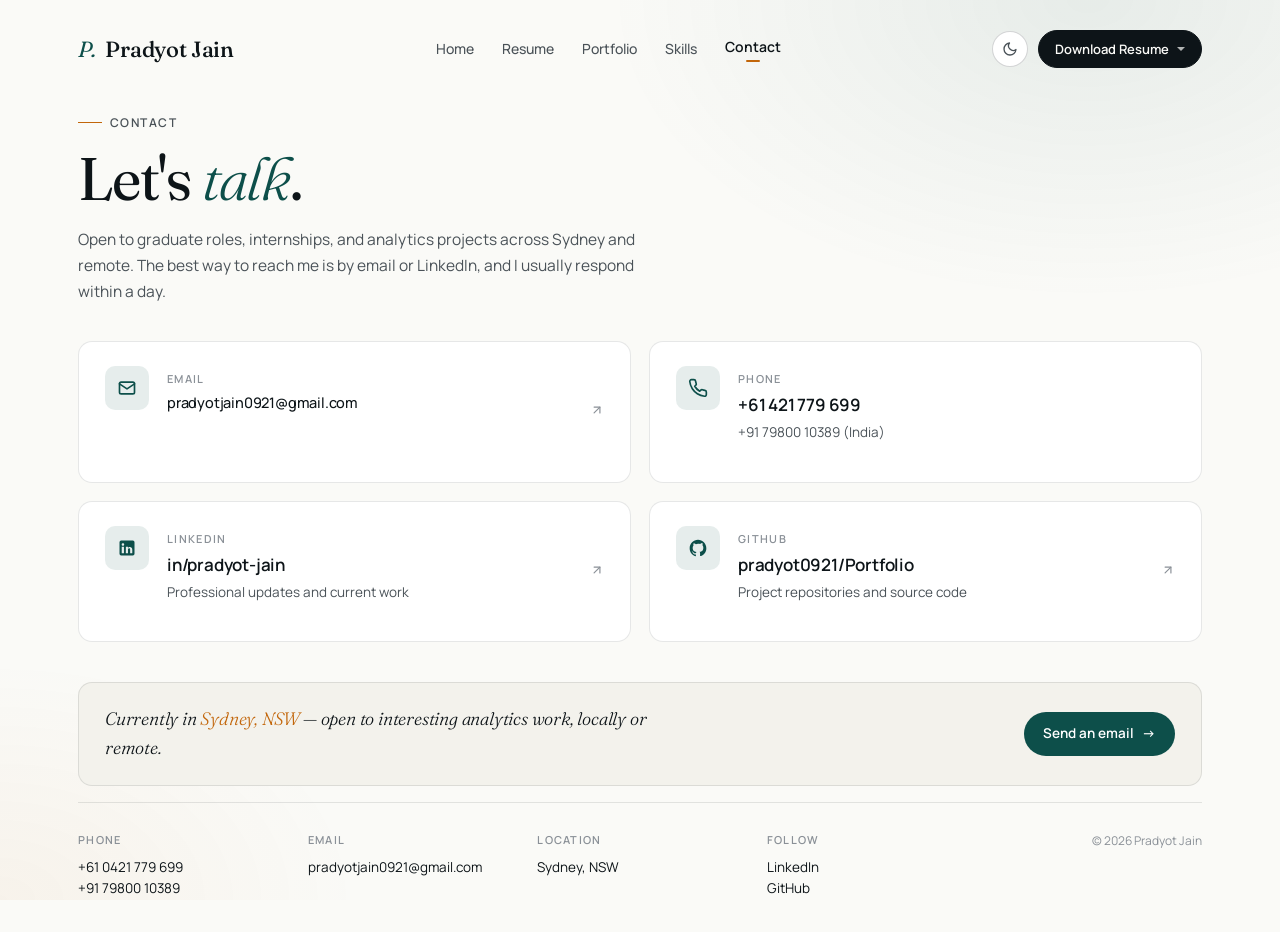
==== contact.html @ 67929c04 "Update CV" ====
<!doctype html>
<html lang="en">
<head>
  <meta charset="utf-8" />
  <meta name="viewport" content="width=device-width, initial-scale=1" />
  <title>Pradyot Jain — Contact</title>
  <meta name="description" content="Contact Pradyot Jain for graduate roles, internships, analytics projects, business intelligence work, and data-driven collaboration opportunities." />

  <link rel="preconnect" href="https://fonts.googleapis.com">
  <link rel="preconnect" href="https://fonts.gstatic.com" crossorigin>
  <link href="https://fonts.googleapis.com/css2?family=Manrope:wght@400;500;600;700&family=Fraunces:opsz,wght,SOFT@9..144,300..700,0..100&display=swap" rel="stylesheet">
  <meta property="og:title" content="Pradyot Jain — Contact" />
  <meta property="og:description" content="Get in touch with Pradyot Jain for graduate roles, internships, analytics projects, and business intelligence opportunities." />
  <meta property="og:type" content="website" />
  <meta property="og:image" content="assets/profile/pradyot.png" />
  <script>
    (function () {
      try {
        const saved = localStorage.getItem("theme");
        const prefersDark = window.matchMedia && window.matchMedia("(prefers-color-scheme: dark)").matches;
        const theme = saved || (prefersDark ? "dark" : "light");
        document.documentElement.setAttribute("data-theme", theme);
      } catch (e) { document.documentElement.setAttribute("data-theme", "light"); }
    })();
  </script>

  <style>
    :root[data-theme="light"]{
      --bg: #fafaf7; --bg-soft: #f3f2ec; --surface: #ffffff;
      --ink: #0d1418; --ink-muted: #4a5258; --ink-faint: #8a9097;
      --line: rgba(13,20,24,0.10); --line-strong: rgba(13,20,24,0.18);
      --primary: #0d4f4a; --primary-hover: #0a3e3a;
      --accent: #c2660a; --accent-hover: #a85708;
      --shadow-sm: 0 1px 2px rgba(13,20,24,0.04);
      --shadow-md: 0 4px 16px rgba(13,20,24,0.06);
      --shadow-lg: 0 12px 32px rgba(13,20,24,0.08);
    }
    :root[data-theme="dark"]{
      --bg: #0b0f10; --bg-soft: #14191b; --surface: #161c1e;
      --ink: #e8e6e1; --ink-muted: #a8aeb1; --ink-faint: #6f767a;
      --line: rgba(232,230,225,0.10); --line-strong: rgba(232,230,225,0.18);
      --primary: #2dd4bf; --primary-hover: #5eead4;
      --accent: #f59e0b; --accent-hover: #fbbf24;
      --shadow-sm: 0 1px 2px rgba(0,0,0,0.4);
      --shadow-md: 0 4px 16px rgba(0,0,0,0.4);
      --shadow-lg: 0 12px 32px rgba(0,0,0,0.5);
    }

    *{ box-sizing: border-box; }
    html, body{ min-height: 100%; }

    body{
      margin: 0;
      font-family: "Manrope", system-ui, -apple-system, "Segoe UI", Roboto, sans-serif;
      font-size: 15px; line-height: 1.6; color: var(--ink);
      background: var(--bg);
      -webkit-font-smoothing: antialiased;
      opacity: 0;
      transition: opacity 0.28s ease, background-color 0.3s ease, color 0.3s ease;
    }
    body.pageReady{ opacity: 1; }
    body.pageFadeOut{ opacity: 0; }

    body::before{
      content: ""; position: fixed; inset: 0; pointer-events: none; z-index: -1;
      background:
        radial-gradient(800px 500px at 85% 0%, color-mix(in oklab, var(--primary) 8%, transparent), transparent 60%),
        radial-gradient(600px 400px at 0% 100%, color-mix(in oklab, var(--accent) 5%, transparent), transparent 60%);
    }

    a{ color: inherit; text-decoration: none; }
    a:focus-visible, button:focus-visible{
      outline: 2px solid var(--primary); outline-offset: 3px; border-radius: 4px;
    }

    .skipLink{
      position: absolute; left: -9999px; top: 12px;
      background: var(--surface); color: var(--ink);
      border: 1px solid var(--line-strong); padding: 10px 14px;
      border-radius: 8px; z-index: 9999; font-weight: 600;
    }
    .skipLink:focus{ left: 18px; }

    .container{ max-width: 1180px; margin: 0 auto; padding: 0 28px; }

    /* Header (shared) */
    header{ padding: 28px 0 12px; }
    .headerRow{
      display: flex; align-items: center; justify-content: space-between; gap: 16px;
    }
    .brand{
      display: inline-flex; align-items: baseline; gap: 10px;
      font-family: "Fraunces", Georgia, serif;
      font-weight: 500; font-size: 22px; letter-spacing: -0.3px; color: var(--ink);
    }
    .brand .brandMark{ font-family: "Fraunces", serif; font-style: italic; color: var(--primary); font-weight: 400; }
    .topNav{ display: flex; align-items: center; gap: 4px; font-size: 14px; font-weight: 500; }
    .topNav a{ padding: 8px 12px; border-radius: 6px; color: var(--ink-muted); transition: color 0.15s ease, background 0.15s ease; }
    .topNav a:hover{ color: var(--ink); background: var(--bg-soft); }
    .topNav a.active{ color: var(--ink); font-weight: 600; }
    .topNav a.active::after{
      content: ""; display: block; width: 14px; height: 2px;
      background: var(--accent); margin: 2px auto 0; border-radius: 2px;
    }
    .navTools{ display: flex; align-items: center; gap: 10px; margin-left: 8px; }

    .themeToggle{
      width: 36px; height: 36px; border: 1px solid var(--line-strong);
      background: var(--surface); border-radius: 999px; cursor: pointer;
      color: var(--ink-muted); display: inline-flex; align-items: center;
      justify-content: center; padding: 0;
      transition: color 0.15s ease, border-color 0.15s ease;
    }
    .themeToggle:hover{ color: var(--ink); border-color: var(--ink-faint); }
    .themeToggle svg{ width: 16px; height: 16px; }
    :root[data-theme="light"] .themeToggle .iconSun{ display: none; }
    :root[data-theme="light"] .themeToggle .iconMoon{ display: block; }
    :root[data-theme="dark"] .themeToggle .iconSun{ display: block; }
    :root[data-theme="dark"] .themeToggle .iconMoon{ display: none; }

    .downloadWrap{ position: relative; display: inline-flex; }
    .downloadBtn{
      border: 1px solid var(--ink); background: var(--ink); color: var(--bg);
      padding: 9px 16px; border-radius: 999px;
      font-size: 13px; font-weight: 600; cursor: pointer;
      font-family: inherit; display: inline-flex; align-items: center; gap: 6px;
      transition: opacity 0.15s ease;
    }
    .downloadBtn:hover{ opacity: 0.88; }
    .downloadBtn::after{
      content: ""; width: 0; height: 0;
      border-left: 4px solid transparent; border-right: 4px solid transparent;
      border-top: 4px solid currentColor; margin-left: 2px; opacity: 0.7;
    }
    .downloadMenu{
      position: absolute; top: 100%; margin-top: 8px; right: 0;
      min-width: 200px; background: var(--surface);
      border: 1px solid var(--line-strong); border-radius: 12px;
      box-shadow: var(--shadow-lg); padding: 6px; z-index: 60;
      opacity: 0; transform: translateY(-4px); pointer-events: none;
      transition: opacity 0.15s ease, transform 0.15s ease;
    }
    .downloadMenu.show{ opacity: 1; transform: translateY(0); pointer-events: auto; }
    .downloadMenu a{ display: block; padding: 9px 12px; border-radius: 8px; font-size: 13.5px; font-weight: 500; color: var(--ink); }
    .downloadMenu a:hover{ background: var(--bg-soft); color: var(--primary); }

    @media (hover: hover) and (pointer: fine){
      .downloadWrap:hover .downloadMenu{ opacity: 1; transform: translateY(0); pointer-events: auto; }
      .downloadWrap::after{ content: ""; position: absolute; left: 0; right: 0; top: 100%; height: 12px; }
    }

    /* Page */
    main{
      padding: 32px 0 24px;
      min-height: calc(100vh - 140px);
      display: flex; flex-direction: column;
    }

    .pageHead{
      padding: 24px 0 28px;
      max-width: 720px;
    }
    .pageHead .eyebrow{
      display: inline-flex; align-items: center; gap: 8px;
      font-size: 12px; font-weight: 600; letter-spacing: 0.12em;
      text-transform: uppercase; color: var(--ink-muted);
      margin-bottom: 16px;
    }
    .pageHead .eyebrow::before{
      content: ""; width: 24px; height: 1px; background: var(--accent);
    }
    .pageHead h1{
      margin: 0 0 16px;
      font-family: "Fraunces", Georgia, serif;
      font-weight: 400;
      font-size: clamp(40px, 5vw, 60px);
      line-height: 1.02;
      letter-spacing: -1.2px;
    }
    .pageHead h1 em{ font-style: italic; color: var(--primary); font-weight: 300; }
    .pageHead p{
      margin: 0; color: var(--ink-muted);
      font-size: 15.5px; line-height: 1.7;
      max-width: 600px;
    }

    /* Contact grid */
    .contactGrid{
      display: grid;
      grid-template-columns: repeat(2, 1fr);
      gap: 18px;
      padding: 8px 0 32px;
      flex: 1;
      align-content: start;
    }

    .contactCard{
      display: flex;
      align-items: flex-start;
      gap: 18px;
      padding: 24px 26px;
      background: var(--surface);
      border: 1px solid var(--line);
      border-radius: 14px;
      color: var(--ink);
      position: relative;
      min-height: 116px;
      transition: border-color 0.18s ease, transform 0.18s ease, box-shadow 0.18s ease;
    }
    .contactCard:hover{
      border-color: var(--ink-faint);
      transform: translateY(-2px);
      box-shadow: var(--shadow-md);
    }

    .contactCard:hover .contactIcon{
      background: color-mix(in oklab, var(--primary) 18%, transparent);
    }

    .contactValue a,
    .contactSecondary a{
      color: inherit;
    }

    .contactValue a:hover,
    .contactSecondary a:hover{
      color: var(--primary);
    }

    .contactIcon{
      flex: 0 0 auto;
      width: 44px; height: 44px;
      border-radius: 10px;
      background: color-mix(in oklab, var(--primary) 10%, transparent);
      color: var(--primary);
      display: inline-flex;
      align-items: center;
      justify-content: center;
      transition: background 0.15s ease;
    }
    a.contactCard:hover .contactIcon{
      background: color-mix(in oklab, var(--primary) 18%, transparent);
    }
    .contactIcon svg{ width: 20px; height: 20px; }

    .contactBody{ flex: 1 1 auto; min-width: 0; }
    .contactLabel{
      font-size: 11px;
      font-weight: 600;
      letter-spacing: 0.12em;
      text-transform: uppercase;
      color: var(--ink-faint);
      margin: 4px 0 4px;
    }
    .contactValue{
      font-family: "Manrope", sans-serif;
      font-size: 17px;
      font-weight: 600;
      color: var(--ink);
      letter-spacing: -0.2px;
      margin: 0;
      word-break: break-word;
    }
    .contactValue.small{
      font-size: 14.5px;
      font-weight: 500;
    }
    .contactSecondary{
      font-size: 13.5px;
      color: var(--ink-muted);
      margin-top: 4px;
      word-break: break-word;
    }
    .contactSecondary a{ color: var(--ink-muted); }
    .contactSecondary a:hover{ color: var(--primary); }

    .contactArrow{
      flex: 0 0 auto;
      align-self: center;
      color: var(--ink-faint);
      transition: color 0.15s ease, transform 0.15s ease;
    }
    a.contactCard:hover .contactArrow{
      color: var(--primary);
      transform: translate(2px, -2px);
    }

    /* CTA strip below the cards */
    .ctaStrip{
      margin-top: 8px;
      padding: 22px 26px;
      background: var(--bg-soft);
      border: 1px solid var(--line);
      border-radius: 14px;
      display: flex;
      align-items: center;
      justify-content: space-between;
      gap: 18px;
      flex-wrap: wrap;
    }
    .ctaStrip .ctaText{
      font-family: "Fraunces", serif;
      font-style: italic;
      font-weight: 300;
      font-size: 18px;
      color: var(--ink);
      letter-spacing: -0.2px;
      max-width: 560px;
    }
    .ctaStrip .ctaText span{ color: var(--accent); }

    .btn{
      display: inline-flex;
      align-items: center;
      gap: 8px;
      padding: 10px 18px;
      border-radius: 999px;
      font-size: 13.5px;
      font-weight: 600;
      cursor: pointer;
      font-family: inherit;
      transition: background 0.15s ease, color 0.15s ease, border-color 0.15s ease;
      border: 1px solid transparent;
    }
    .btn-primary{ background: var(--primary); color: #fff; }
    :root[data-theme="dark"] .btn-primary{ color: var(--bg); }
    .btn-primary:hover{ background: var(--primary-hover); }

    * { scrollbar-width: thin;
      scrollbar-color: var(--ink-faint) transparent; }

    *::-webkit-scrollbar {
      width: 16px;
      height: 16px; }

    *::-webkit-scrollbar-track {
      background: transparent;}

    *::-webkit-scrollbar-thumb {
      background-color: var(--ink-faint);
      border-radius: 999px;
      border: 3px solid transparent;
      background-clip: content-box; }

    *::-webkit-scrollbar-thumb:hover {
      background-color: var(--ink-muted); }

    /* Footer */
    footer{
      padding: 28px 0 32px;
      border-top: 1px solid var(--line);
      margin-top: 16px;
    }
    .footerGrid{
      display: grid;
      grid-template-columns: repeat(5, 1fr);
      gap: 24px; align-items: start;
    }
    .footTitle{
      font-size: 11px; font-weight: 600; letter-spacing: 0.12em;
      text-transform: uppercase; color: var(--ink-faint);
      margin: 0 0 8px;
    }
    .footText{ margin: 0; font-size: 13.5px; line-height: 1.6; color: var(--ink); word-break: break-word; }
    .footText a{ color: var(--ink); }
    .footText a:hover{ color: var(--primary); }
    .copyright{ font-size: 12px; color: var(--ink-faint); text-align: right; margin: 0; }

    @media (max-width: 880px){
      .contactGrid{ grid-template-columns: 1fr; }
      .footerGrid{ grid-template-columns: 1fr 1fr; }
      .copyright{ text-align: left; }
    }
    @media (max-width: 640px){
      header{ padding: 20px 0 8px; }
      .headerRow{ flex-wrap: wrap; gap: 12px; }
      .topNav{ order: 3; width: 100%; gap: 0; flex-wrap: wrap; }
      .topNav a{ padding: 6px 10px; font-size: 13.5px; }
      .navTools{ margin-left: auto; }
      .container{ padding: 0 20px; }
      .footerGrid{ grid-template-columns: 1fr; gap: 18px; }
      .ctaStrip{ flex-direction: column; align-items: flex-start; }
    }

    @media (prefers-reduced-motion: reduce){
      *{ transition: none !important; animation: none !important; }
      body{ opacity: 1 !important; }
    }
  </style>
</head>

<body>
  <a href="#main" class="skipLink">Skip to content</a>

  <header>
    <div class="container headerRow">
      <a href="index.html" class="brand">
        <span class="brandMark">P.</span>
        <span>Pradyot Jain</span>
      </a>
      <nav class="topNav" aria-label="Primary">
        <a href="index.html">Home</a>
        <a href="resume.html">Resume</a>
        <a href="portfolio.html">Portfolio</a>
        <a href="skills.html">Skills</a>
        <a class="active" href="contact.html" aria-current="page">Contact</a>
      </nav>
      <div class="navTools">
        <button type="button" class="themeToggle" id="themeToggle" aria-label="Toggle theme">
          <svg class="iconMoon" viewBox="0 0 24 24" fill="none" stroke="currentColor" stroke-width="2" stroke-linecap="round" stroke-linejoin="round" aria-hidden="true"><path d="M21 12.79A9 9 0 1 1 11.21 3 7 7 0 0 0 21 12.79z"/></svg>
          <svg class="iconSun" viewBox="0 0 24 24" fill="none" stroke="currentColor" stroke-width="2" stroke-linecap="round" stroke-linejoin="round" aria-hidden="true"><circle cx="12" cy="12" r="4"/><path d="M12 2v2M12 20v2M4.93 4.93l1.41 1.41M17.66 17.66l1.41 1.41M2 12h2M20 12h2M4.93 19.07l1.41-1.41M17.66 6.34l1.41-1.41"/></svg>
        </button>
        <div class="downloadWrap">
          <button type="button" class="downloadBtn" id="downloadBtn"
            aria-haspopup="menu" aria-expanded="false" aria-controls="downloadMenu">Download Resume</button>
          <div class="downloadMenu" id="downloadMenu" role="menu" aria-label="Download resume">
            <a role="menuitem" href="assets/resumes/Pradyot_Jain_Resume.pdf" download>Download PDF</a>
            <a role="menuitem" href="assets/resumes/Pradyot_Jain_Resume.docx" download>Download Word</a>
          </div>
        </div>
      </div>
    </div>
  </header>

  <main class="container" id="main">
    <section class="pageHead">
      <div class="eyebrow">Contact</div>
      <h1>Let's <em>talk</em>.</h1>
      <p>Open to graduate roles, internships, and analytics projects across Sydney and remote. The best way to reach me is by email or LinkedIn, and I usually respond within a day.</p>
    </section>

    <section class="contactGrid" aria-label="Contact methods">
      <a class="contactCard" href="mailto:pradyotjain0921@gmail.com">
        <span class="contactIcon" aria-hidden="true">
          <svg viewBox="0 0 24 24" fill="none" stroke="currentColor" stroke-width="2" stroke-linecap="round" stroke-linejoin="round">
            <rect x="3" y="5" width="18" height="14" rx="2"/>
            <polyline points="3 7 12 13 21 7"/>
          </svg>
        </span>
        <div class="contactBody">
          <div class="contactLabel">Email</div>
          <p class="contactValue small">pradyotjain0921@gmail.com</p>
        </div>
        <span class="contactArrow" aria-hidden="true">
          <svg width="14" height="14" viewBox="0 0 24 24" fill="none" stroke="currentColor" stroke-width="2" stroke-linecap="round" stroke-linejoin="round">
            <line x1="7" y1="17" x2="17" y2="7"/>
            <polyline points="7 7 17 7 17 17"/>
          </svg>
        </span>
      </a>

      <div class="contactCard phoneCard">
        <span class="contactIcon" aria-hidden="true">
          <svg viewBox="0 0 24 24" fill="none" stroke="currentColor" stroke-width="2" stroke-linecap="round" stroke-linejoin="round">
            <path d="M22 16.92v3a2 2 0 0 1-2.18 2 19.79 19.79 0 0 1-8.63-3.07 19.5 19.5 0 0 1-6-6 19.79 19.79 0 0 1-3.07-8.67A2 2 0 0 1 4.11 2h3a2 2 0 0 1 2 1.72c.13.96.37 1.9.72 2.81a2 2 0 0 1-.45 2.11L8.09 9.91a16 16 0 0 0 6 6l1.27-1.27a2 2 0 0 1 2.11-.45c.91.35 1.85.59 2.81.72A2 2 0 0 1 22 16.92z"/>
          </svg>
        </span>

        <div class="contactBody">
          <div class="contactLabel">Phone</div>

          <p class="contactValue">
            <a href="tel:+61421779699">+61 421 779 699</a>
          </p>

          <p class="contactSecondary">
            <a href="tel:+917980010389">+91 79800 10389 (India)</a>
          </p>
        </div>
      </div>

      <a class="contactCard" href="https://www.linkedin.com/in/pradyot-jain/" target="_blank" rel="noopener noreferrer">
        <span class="contactIcon" aria-hidden="true">
          <svg viewBox="0 0 24 24" fill="currentColor">
            <path d="M19 3a2 2 0 0 1 2 2v14a2 2 0 0 1-2 2H5a2 2 0 0 1-2-2V5a2 2 0 0 1 2-2h14zM8.34 18.34V10.5H5.67v7.84h2.67zM7 9.34a1.55 1.55 0 1 0 0-3.09 1.55 1.55 0 0 0 0 3.09zM18.34 18.34v-4.3c0-2.3-1.24-3.36-2.9-3.36-1.34 0-1.94.74-2.27 1.26V10.5h-2.52c.03.71 0 7.84 0 7.84h2.52v-4.38c0-.23.02-.45.08-.62.18-.45.59-.92 1.27-.92.9 0 1.26.68 1.26 1.68v4.24h2.56z"/>
          </svg>
        </span>
        <div class="contactBody">
          <div class="contactLabel">LinkedIn</div>
          <p class="contactValue">in/pradyot-jain</p>
          <p class="contactSecondary">Professional updates and current work</p>
        </div>
        <span class="contactArrow" aria-hidden="true">
          <svg width="14" height="14" viewBox="0 0 24 24" fill="none" stroke="currentColor" stroke-width="2" stroke-linecap="round" stroke-linejoin="round">
            <line x1="7" y1="17" x2="17" y2="7"/>
            <polyline points="7 7 17 7 17 17"/>
          </svg>
        </span>
      </a>

      <a class="contactCard" href="https://github.com/pradyot0921/Portfolio" target="_blank" rel="noopener noreferrer">
        <span class="contactIcon" aria-hidden="true">
          <svg viewBox="0 0 24 24" fill="currentColor">
            <path d="M12 2C6.48 2 2 6.58 2 12.26c0 4.5 2.87 8.32 6.84 9.67.5.1.68-.22.68-.49 0-.24-.01-.88-.01-1.72-2.78.62-3.37-1.36-3.37-1.36-.46-1.18-1.11-1.5-1.11-1.5-.91-.63.07-.62.07-.62 1 .07 1.53 1.05 1.53 1.05.89 1.56 2.34 1.11 2.91.85.09-.66.35-1.11.63-1.37-2.22-.26-4.55-1.13-4.55-5.02 0-1.11.39-2.02 1.03-2.73-.1-.26-.45-1.29.1-2.69 0 0 .84-.27 2.75 1.04A9.4 9.4 0 0 1 12 6.84c.85.01 1.71.12 2.51.34 1.91-1.31 2.75-1.04 2.75-1.04.55 1.4.2 2.43.1 2.69.64.71 1.03 1.62 1.03 2.73 0 3.9-2.34 4.76-4.57 5.01.36.31.68.93.68 1.88 0 1.36-.01 2.46-.01 2.79 0 .27.18.59.69.49C19.13 20.58 22 16.76 22 12.26 22 6.58 17.52 2 12 2z"/>
          </svg>
        </span>
        <div class="contactBody">
          <div class="contactLabel">GitHub</div>
          <p class="contactValue">pradyot0921/Portfolio</p>
          <p class="contactSecondary">Project repositories and source code</p>
        </div>
        <span class="contactArrow" aria-hidden="true">
          <svg width="14" height="14" viewBox="0 0 24 24" fill="none" stroke="currentColor" stroke-width="2" stroke-linecap="round" stroke-linejoin="round">
            <line x1="7" y1="17" x2="17" y2="7"/>
            <polyline points="7 7 17 7 17 17"/>
          </svg>
        </span>
      </a>
    </section>

    <div class="ctaStrip">
      <div class="ctaText">Currently in <span>Sydney, NSW</span> — open to interesting analytics work, locally or remote.</div>
      <a class="btn btn-primary" href="mailto:pradyotjain0921@gmail.com">
        Send an email
        <span aria-hidden="true">→</span>
      </a>
    </div>

    <footer>
      <div class="footerGrid">
        <div>
          <p class="footTitle">Phone</p>
          <p class="footText">
            <a href="tel:+61421779699">+61 0421 779 699</a><br>
            <a href="tel:+917980010389">+91 79800 10389</a>
          </p>
        </div>
        <div>
          <p class="footTitle">Email</p>
          <p class="footText"><a href="mailto:pradyotjain0921@gmail.com">pradyotjain0921@gmail.com</a></p>
        </div>
        <div>
          <p class="footTitle">Location</p>
          <p class="footText">Sydney, NSW</p>
        </div>
        <div>
          <p class="footTitle">Follow</p>
          <p class="footText">
            <a href="https://www.linkedin.com/in/pradyot-jain/" target="_blank" rel="noopener noreferrer">LinkedIn</a><br>
            <a href="https://github.com/pradyot0921/Portfolio" target="_blank" rel="noopener noreferrer">GitHub</a>
          </p>
        </div>
        <div>
          <p class="copyright">© <span id="year"></span> Pradyot Jain</p>
        </div>
      </div>
    </footer>
  </main>

  <script>
    document.getElementById("year").textContent = new Date().getFullYear();

    // Theme toggle
    const themeToggle = document.getElementById("themeToggle");
    function setTheme(t){
      document.documentElement.setAttribute("data-theme", t);
      try { localStorage.setItem("theme", t); } catch(e){}
    }
    themeToggle.addEventListener("click", () => {
      const cur = document.documentElement.getAttribute("data-theme") || "light";
      setTheme(cur === "light" ? "dark" : "light");
    });

    // Download menu
    const downloadBtn = document.getElementById("downloadBtn");
    const downloadMenu = document.getElementById("downloadMenu");

    function closeDownloadMenu(){ downloadMenu.classList.remove("show"); downloadBtn.setAttribute("aria-expanded","false"); }
    function openDownloadMenu(){ downloadMenu.classList.add("show"); downloadBtn.setAttribute("aria-expanded","true"); }
    function toggleDownloadMenu(){ if (downloadMenu.classList.contains("show")) closeDownloadMenu(); else openDownloadMenu(); }

    const isHoverDevice = window.matchMedia && window.matchMedia("(hover: hover) and (pointer: fine)").matches;
    if (downloadBtn && downloadMenu){
      if (!isHoverDevice){
        downloadBtn.addEventListener("click", (e) => { e.stopPropagation(); toggleDownloadMenu(); });
        document.addEventListener("click", () => closeDownloadMenu());
        document.addEventListener("keydown", (e) => { if (e.key === "Escape") closeDownloadMenu(); });
        downloadMenu.addEventListener("click", (e) => e.stopPropagation());
      } else {
        downloadBtn.addEventListener("focus", openDownloadMenu);
        downloadBtn.addEventListener("blur", () => {
          setTimeout(() => {
            if (!downloadMenu.contains(document.activeElement) && document.activeElement !== downloadBtn) closeDownloadMenu();
          }, 50);
        });
        downloadMenu.addEventListener("mouseleave", closeDownloadMenu);
        document.addEventListener("keydown", (e) => { if (e.key === "Escape") closeDownloadMenu(); });
      }
    }
  </script>
  <script>
  const PAGE_ORDER = [
    "index.html",
    "resume.html",
    "portfolio.html",
    "skills.html",
    "contact.html"
  ];

  const PAGE_LABELS = {
    "index.html": "Home",
    "resume.html": "Resume",
    "portfolio.html": "Portfolio",
    "skills.html": "Skills",
    "contact.html": "Contact"
  };

  function getCurrentPage() {
    const page = window.location.pathname.split("/").pop();
    return page || "index.html";
  }

  function goToPage(targetPage) {
    if (!targetPage || targetPage === getCurrentPage()) return;

    document.body.classList.remove("pageReady");
    document.body.classList.add("pageFadeOut");

    window.setTimeout(() => {
      window.location.href = targetPage;
    }, 220);
  }

  function goToAdjacentPage(direction) {
    const currentPage = getCurrentPage();
    const currentIndex = PAGE_ORDER.indexOf(currentPage);

    if (currentIndex === -1) return;

    const targetIndex =
      (currentIndex + direction + PAGE_ORDER.length) % PAGE_ORDER.length;

    goToPage(PAGE_ORDER[targetIndex]);
  }

  window.addEventListener("pageshow", () => {
    document.body.classList.remove("pageFadeOut");
    document.body.classList.add("pageReady");
  });

  document.addEventListener("click", (event) => {
    const link = event.target.closest("a");

    if (!link) return;

    const href = link.getAttribute("href");

    if (
      !href ||
      href.startsWith("#") ||
      href.startsWith("mailto:") ||
      href.startsWith("tel:") ||
      link.target === "_blank" ||
      link.hasAttribute("download")
    ) {
      return;
    }

    const url = new URL(link.href, window.location.href);

    if (url.origin !== window.location.origin) return;

    event.preventDefault();
    goToPage(url.pathname.split("/").pop() || "index.html");
  });

  document.addEventListener("keydown", (event) => {
    const activeElement = document.activeElement;
    const isTyping =
      activeElement &&
      (
        activeElement.tagName === "INPUT" ||
        activeElement.tagName === "TEXTAREA" ||
        activeElement.tagName === "SELECT" ||
        activeElement.isContentEditable
      );

    if (isTyping) return;

    if (event.key === "ArrowRight") {
      event.preventDefault();
      goToAdjacentPage(1);
    }

    if (event.key === "ArrowLeft") {
      event.preventDefault();
      goToAdjacentPage(-1);
    }
  });

  let touchStartX = 0;
  let touchStartY = 0;
  let touchEndX = 0;
  let touchEndY = 0;

  document.addEventListener("touchstart", (event) => {
    touchStartX = event.changedTouches[0].screenX;
    touchStartY = event.changedTouches[0].screenY;
  }, { passive: true });

  document.addEventListener("touchend", (event) => {
    touchEndX = event.changedTouches[0].screenX;
    touchEndY = event.changedTouches[0].screenY;

    const diffX = touchEndX - touchStartX;
    const diffY = touchEndY - touchStartY;

    const isHorizontalSwipe = Math.abs(diffX) > 80 && Math.abs(diffX) > Math.abs(diffY) * 1.5;

    if (!isHorizontalSwipe) return;

    if (diffX < 0) {
      goToAdjacentPage(1);
    } else {
      goToAdjacentPage(-1);
    }
  }, { passive: true });
</script>
</body>
</html>
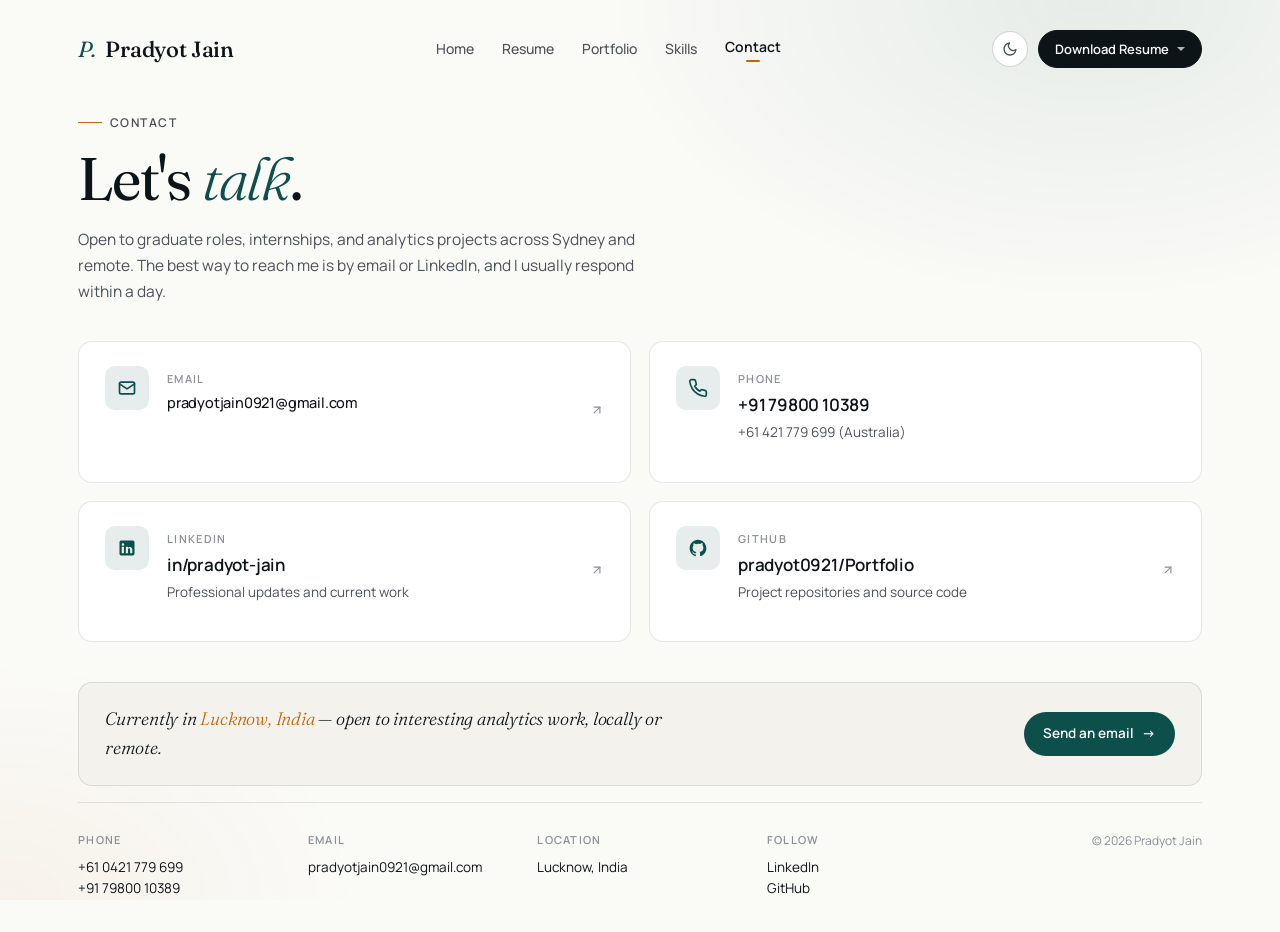
==== commit c5c0ec0a: "Updates 1.1" ====
--- a/contact.html
+++ b/contact.html
@@ -460,11 +460,11 @@
           <div class="contactLabel">Phone</div>
 
           <p class="contactValue">
-            <a href="tel:+61421779699">+61 421 779 699</a>
+            <a href="tel:+917980010389">+91 79800 10389</a>
           </p>
 
           <p class="contactSecondary">
-            <a href="tel:+917980010389">+91 79800 10389 (India)</a>
+            <a href="tel:+610421779699">+61 421 779 699 (Australia)</a>
           </p>
         </div>
       </div>
@@ -509,7 +509,7 @@
     </section>
 
     <div class="ctaStrip">
-      <div class="ctaText">Currently in <span>Sydney, NSW</span> — open to interesting analytics work, locally or remote.</div>
+      <div class="ctaText">Currently in <span>Lucknow, India</span> — open to interesting analytics work, locally or remote.</div>
       <a class="btn btn-primary" href="mailto:pradyotjain0921@gmail.com">
         Send an email
         <span aria-hidden="true">→</span>
@@ -531,7 +531,7 @@
         </div>
         <div>
           <p class="footTitle">Location</p>
-          <p class="footText">Sydney, NSW</p>
+          <p class="footText">Lucknow, India</p>
         </div>
         <div>
           <p class="footTitle">Follow</p>
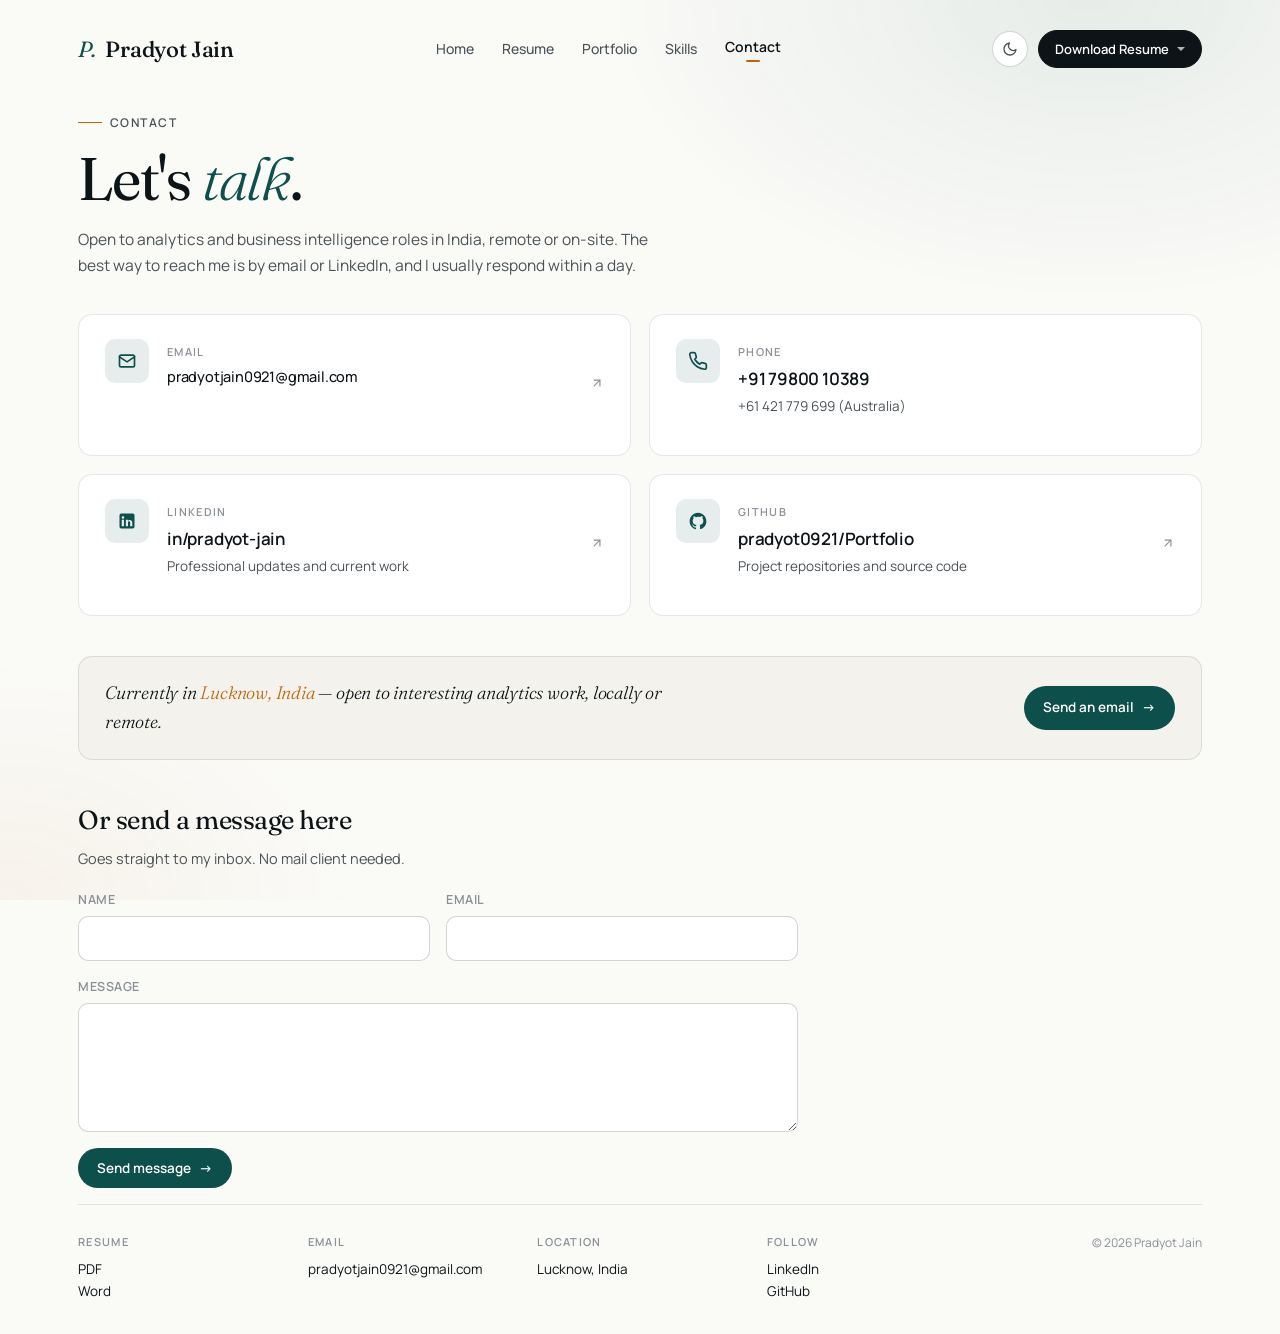
==== commit 60324e4f: "Fix broken links, privacy, SEO and performance" ====
--- a/contact.html
+++ b/contact.html
@@ -6,13 +6,33 @@
   <title>Pradyot Jain — Contact</title>
   <meta name="description" content="Contact Pradyot Jain for graduate roles, internships, analytics projects, business intelligence work, and data-driven collaboration opportunities." />
 
+  <link rel="canonical" href="https://pradyot-jain-cv.netlify.app/contact" />
+  <meta name="robots" content="index, follow, max-image-preview:large" />
+  <meta name="author" content="Pradyot Jain" />
+  <meta name="theme-color" content="#fafaf7" media="(prefers-color-scheme: light)" />
+  <meta name="theme-color" content="#0b0f10" media="(prefers-color-scheme: dark)" />
+
+  <link rel="icon" href="/favicon.svg" type="image/svg+xml" />
+  <link rel="apple-touch-icon" href="/apple-touch-icon.png" />
+  <link rel="manifest" href="/site.webmanifest" />
+
   <link rel="preconnect" href="https://fonts.googleapis.com">
   <link rel="preconnect" href="https://fonts.gstatic.com" crossorigin>
   <link href="https://fonts.googleapis.com/css2?family=Manrope:wght@400;500;600;700&family=Fraunces:opsz,wght,SOFT@9..144,300..700,0..100&display=swap" rel="stylesheet">
   <meta property="og:title" content="Pradyot Jain — Contact" />
   <meta property="og:description" content="Get in touch with Pradyot Jain for graduate roles, internships, analytics projects, and business intelligence opportunities." />
+  <meta name="twitter:description" content="Get in touch with Pradyot Jain for graduate roles, internships, analytics projects, and business intelligence opportunities." />
   <meta property="og:type" content="website" />
-  <meta property="og:image" content="assets/profile/pradyot.png" />
+  <meta property="og:image" content="https://pradyot-jain-cv.netlify.app/assets/profile/pradyot.jpg" />
+  <meta property="og:image:width" content="880" />
+  <meta property="og:image:height" content="1100" />
+  <meta property="og:image:alt" content="Portrait of Pradyot Jain" />
+  <meta property="og:url" content="https://pradyot-jain-cv.netlify.app/contact" />
+  <meta property="og:site_name" content="Pradyot Jain" />
+  <meta property="og:locale" content="en_IN" />
+  <meta name="twitter:card" content="summary_large_image" />
+  <meta name="twitter:title" content="Pradyot Jain — Contact" />
+  <meta name="twitter:image" content="https://pradyot-jain-cv.netlify.app/assets/profile/pradyot.jpg" />
   <script>
     (function () {
       try {
@@ -24,369 +44,43 @@
     })();
   </script>
 
-  <style>
-    :root[data-theme="light"]{
-      --bg: #fafaf7; --bg-soft: #f3f2ec; --surface: #ffffff;
-      --ink: #0d1418; --ink-muted: #4a5258; --ink-faint: #8a9097;
-      --line: rgba(13,20,24,0.10); --line-strong: rgba(13,20,24,0.18);
-      --primary: #0d4f4a; --primary-hover: #0a3e3a;
-      --accent: #c2660a; --accent-hover: #a85708;
-      --shadow-sm: 0 1px 2px rgba(13,20,24,0.04);
-      --shadow-md: 0 4px 16px rgba(13,20,24,0.06);
-      --shadow-lg: 0 12px 32px rgba(13,20,24,0.08);
-    }
-    :root[data-theme="dark"]{
-      --bg: #0b0f10; --bg-soft: #14191b; --surface: #161c1e;
-      --ink: #e8e6e1; --ink-muted: #a8aeb1; --ink-faint: #6f767a;
-      --line: rgba(232,230,225,0.10); --line-strong: rgba(232,230,225,0.18);
-      --primary: #2dd4bf; --primary-hover: #5eead4;
-      --accent: #f59e0b; --accent-hover: #fbbf24;
-      --shadow-sm: 0 1px 2px rgba(0,0,0,0.4);
-      --shadow-md: 0 4px 16px rgba(0,0,0,0.4);
-      --shadow-lg: 0 12px 32px rgba(0,0,0,0.5);
-    }
-
-    *{ box-sizing: border-box; }
-    html, body{ min-height: 100%; }
-
-    body{
-      margin: 0;
-      font-family: "Manrope", system-ui, -apple-system, "Segoe UI", Roboto, sans-serif;
-      font-size: 15px; line-height: 1.6; color: var(--ink);
-      background: var(--bg);
-      -webkit-font-smoothing: antialiased;
-      opacity: 0;
-      transition: opacity 0.28s ease, background-color 0.3s ease, color 0.3s ease;
-    }
-    body.pageReady{ opacity: 1; }
-    body.pageFadeOut{ opacity: 0; }
-
-    body::before{
-      content: ""; position: fixed; inset: 0; pointer-events: none; z-index: -1;
-      background:
-        radial-gradient(800px 500px at 85% 0%, color-mix(in oklab, var(--primary) 8%, transparent), transparent 60%),
-        radial-gradient(600px 400px at 0% 100%, color-mix(in oklab, var(--accent) 5%, transparent), transparent 60%);
-    }
-
-    a{ color: inherit; text-decoration: none; }
-    a:focus-visible, button:focus-visible{
-      outline: 2px solid var(--primary); outline-offset: 3px; border-radius: 4px;
-    }
-
-    .skipLink{
-      position: absolute; left: -9999px; top: 12px;
-      background: var(--surface); color: var(--ink);
-      border: 1px solid var(--line-strong); padding: 10px 14px;
-      border-radius: 8px; z-index: 9999; font-weight: 600;
-    }
-    .skipLink:focus{ left: 18px; }
-
-    .container{ max-width: 1180px; margin: 0 auto; padding: 0 28px; }
-
-    /* Header (shared) */
-    header{ padding: 28px 0 12px; }
-    .headerRow{
-      display: flex; align-items: center; justify-content: space-between; gap: 16px;
-    }
-    .brand{
-      display: inline-flex; align-items: baseline; gap: 10px;
-      font-family: "Fraunces", Georgia, serif;
-      font-weight: 500; font-size: 22px; letter-spacing: -0.3px; color: var(--ink);
-    }
-    .brand .brandMark{ font-family: "Fraunces", serif; font-style: italic; color: var(--primary); font-weight: 400; }
-    .topNav{ display: flex; align-items: center; gap: 4px; font-size: 14px; font-weight: 500; }
-    .topNav a{ padding: 8px 12px; border-radius: 6px; color: var(--ink-muted); transition: color 0.15s ease, background 0.15s ease; }
-    .topNav a:hover{ color: var(--ink); background: var(--bg-soft); }
-    .topNav a.active{ color: var(--ink); font-weight: 600; }
-    .topNav a.active::after{
-      content: ""; display: block; width: 14px; height: 2px;
-      background: var(--accent); margin: 2px auto 0; border-radius: 2px;
-    }
-    .navTools{ display: flex; align-items: center; gap: 10px; margin-left: 8px; }
-
-    .themeToggle{
-      width: 36px; height: 36px; border: 1px solid var(--line-strong);
-      background: var(--surface); border-radius: 999px; cursor: pointer;
-      color: var(--ink-muted); display: inline-flex; align-items: center;
-      justify-content: center; padding: 0;
-      transition: color 0.15s ease, border-color 0.15s ease;
-    }
-    .themeToggle:hover{ color: var(--ink); border-color: var(--ink-faint); }
-    .themeToggle svg{ width: 16px; height: 16px; }
-    :root[data-theme="light"] .themeToggle .iconSun{ display: none; }
-    :root[data-theme="light"] .themeToggle .iconMoon{ display: block; }
-    :root[data-theme="dark"] .themeToggle .iconSun{ display: block; }
-    :root[data-theme="dark"] .themeToggle .iconMoon{ display: none; }
-
-    .downloadWrap{ position: relative; display: inline-flex; }
-    .downloadBtn{
-      border: 1px solid var(--ink); background: var(--ink); color: var(--bg);
-      padding: 9px 16px; border-radius: 999px;
-      font-size: 13px; font-weight: 600; cursor: pointer;
-      font-family: inherit; display: inline-flex; align-items: center; gap: 6px;
-      transition: opacity 0.15s ease;
-    }
-    .downloadBtn:hover{ opacity: 0.88; }
-    .downloadBtn::after{
-      content: ""; width: 0; height: 0;
-      border-left: 4px solid transparent; border-right: 4px solid transparent;
-      border-top: 4px solid currentColor; margin-left: 2px; opacity: 0.7;
-    }
-    .downloadMenu{
-      position: absolute; top: 100%; margin-top: 8px; right: 0;
-      min-width: 200px; background: var(--surface);
-      border: 1px solid var(--line-strong); border-radius: 12px;
-      box-shadow: var(--shadow-lg); padding: 6px; z-index: 60;
-      opacity: 0; transform: translateY(-4px); pointer-events: none;
-      transition: opacity 0.15s ease, transform 0.15s ease;
-    }
-    .downloadMenu.show{ opacity: 1; transform: translateY(0); pointer-events: auto; }
-    .downloadMenu a{ display: block; padding: 9px 12px; border-radius: 8px; font-size: 13.5px; font-weight: 500; color: var(--ink); }
-    .downloadMenu a:hover{ background: var(--bg-soft); color: var(--primary); }
-
-    @media (hover: hover) and (pointer: fine){
-      .downloadWrap:hover .downloadMenu{ opacity: 1; transform: translateY(0); pointer-events: auto; }
-      .downloadWrap::after{ content: ""; position: absolute; left: 0; right: 0; top: 100%; height: 12px; }
-    }
-
-    /* Page */
-    main{
-      padding: 32px 0 24px;
-      min-height: calc(100vh - 140px);
-      display: flex; flex-direction: column;
-    }
-
-    .pageHead{
-      padding: 24px 0 28px;
-      max-width: 720px;
-    }
-    .pageHead .eyebrow{
-      display: inline-flex; align-items: center; gap: 8px;
-      font-size: 12px; font-weight: 600; letter-spacing: 0.12em;
-      text-transform: uppercase; color: var(--ink-muted);
-      margin-bottom: 16px;
-    }
-    .pageHead .eyebrow::before{
-      content: ""; width: 24px; height: 1px; background: var(--accent);
-    }
-    .pageHead h1{
-      margin: 0 0 16px;
-      font-family: "Fraunces", Georgia, serif;
-      font-weight: 400;
-      font-size: clamp(40px, 5vw, 60px);
-      line-height: 1.02;
-      letter-spacing: -1.2px;
-    }
-    .pageHead h1 em{ font-style: italic; color: var(--primary); font-weight: 300; }
-    .pageHead p{
-      margin: 0; color: var(--ink-muted);
-      font-size: 15.5px; line-height: 1.7;
-      max-width: 600px;
-    }
-
-    /* Contact grid */
-    .contactGrid{
-      display: grid;
-      grid-template-columns: repeat(2, 1fr);
-      gap: 18px;
-      padding: 8px 0 32px;
-      flex: 1;
-      align-content: start;
-    }
-
-    .contactCard{
-      display: flex;
-      align-items: flex-start;
-      gap: 18px;
-      padding: 24px 26px;
-      background: var(--surface);
-      border: 1px solid var(--line);
-      border-radius: 14px;
-      color: var(--ink);
-      position: relative;
-      min-height: 116px;
-      transition: border-color 0.18s ease, transform 0.18s ease, box-shadow 0.18s ease;
-    }
-    .contactCard:hover{
-      border-color: var(--ink-faint);
-      transform: translateY(-2px);
-      box-shadow: var(--shadow-md);
-    }
-
-    .contactCard:hover .contactIcon{
-      background: color-mix(in oklab, var(--primary) 18%, transparent);
-    }
-
-    .contactValue a,
-    .contactSecondary a{
-      color: inherit;
-    }
-
-    .contactValue a:hover,
-    .contactSecondary a:hover{
-      color: var(--primary);
-    }
-
-    .contactIcon{
-      flex: 0 0 auto;
-      width: 44px; height: 44px;
-      border-radius: 10px;
-      background: color-mix(in oklab, var(--primary) 10%, transparent);
-      color: var(--primary);
-      display: inline-flex;
-      align-items: center;
-      justify-content: center;
-      transition: background 0.15s ease;
-    }
-    a.contactCard:hover .contactIcon{
-      background: color-mix(in oklab, var(--primary) 18%, transparent);
-    }
-    .contactIcon svg{ width: 20px; height: 20px; }
-
-    .contactBody{ flex: 1 1 auto; min-width: 0; }
-    .contactLabel{
-      font-size: 11px;
-      font-weight: 600;
-      letter-spacing: 0.12em;
-      text-transform: uppercase;
-      color: var(--ink-faint);
-      margin: 4px 0 4px;
-    }
-    .contactValue{
-      font-family: "Manrope", sans-serif;
-      font-size: 17px;
-      font-weight: 600;
-      color: var(--ink);
-      letter-spacing: -0.2px;
-      margin: 0;
-      word-break: break-word;
-    }
-    .contactValue.small{
-      font-size: 14.5px;
-      font-weight: 500;
-    }
-    .contactSecondary{
-      font-size: 13.5px;
-      color: var(--ink-muted);
-      margin-top: 4px;
-      word-break: break-word;
-    }
-    .contactSecondary a{ color: var(--ink-muted); }
-    .contactSecondary a:hover{ color: var(--primary); }
-
-    .contactArrow{
-      flex: 0 0 auto;
-      align-self: center;
-      color: var(--ink-faint);
-      transition: color 0.15s ease, transform 0.15s ease;
-    }
-    a.contactCard:hover .contactArrow{
-      color: var(--primary);
-      transform: translate(2px, -2px);
-    }
-
-    /* CTA strip below the cards */
-    .ctaStrip{
-      margin-top: 8px;
-      padding: 22px 26px;
-      background: var(--bg-soft);
-      border: 1px solid var(--line);
-      border-radius: 14px;
-      display: flex;
-      align-items: center;
-      justify-content: space-between;
-      gap: 18px;
-      flex-wrap: wrap;
-    }
-    .ctaStrip .ctaText{
-      font-family: "Fraunces", serif;
-      font-style: italic;
-      font-weight: 300;
-      font-size: 18px;
-      color: var(--ink);
-      letter-spacing: -0.2px;
-      max-width: 560px;
-    }
-    .ctaStrip .ctaText span{ color: var(--accent); }
-
-    .btn{
-      display: inline-flex;
-      align-items: center;
-      gap: 8px;
-      padding: 10px 18px;
-      border-radius: 999px;
-      font-size: 13.5px;
-      font-weight: 600;
-      cursor: pointer;
-      font-family: inherit;
-      transition: background 0.15s ease, color 0.15s ease, border-color 0.15s ease;
-      border: 1px solid transparent;
-    }
-    .btn-primary{ background: var(--primary); color: #fff; }
-    :root[data-theme="dark"] .btn-primary{ color: var(--bg); }
-    .btn-primary:hover{ background: var(--primary-hover); }
-
-    * { scrollbar-width: thin;
-      scrollbar-color: var(--ink-faint) transparent; }
-
-    *::-webkit-scrollbar {
-      width: 16px;
-      height: 16px; }
-
-    *::-webkit-scrollbar-track {
-      background: transparent;}
-
-    *::-webkit-scrollbar-thumb {
-      background-color: var(--ink-faint);
-      border-radius: 999px;
-      border: 3px solid transparent;
-      background-clip: content-box; }
-
-    *::-webkit-scrollbar-thumb:hover {
-      background-color: var(--ink-muted); }
-
-    /* Footer */
-    footer{
-      padding: 28px 0 32px;
-      border-top: 1px solid var(--line);
-      margin-top: 16px;
-    }
-    .footerGrid{
-      display: grid;
-      grid-template-columns: repeat(5, 1fr);
-      gap: 24px; align-items: start;
-    }
-    .footTitle{
-      font-size: 11px; font-weight: 600; letter-spacing: 0.12em;
-      text-transform: uppercase; color: var(--ink-faint);
-      margin: 0 0 8px;
-    }
-    .footText{ margin: 0; font-size: 13.5px; line-height: 1.6; color: var(--ink); word-break: break-word; }
-    .footText a{ color: var(--ink); }
-    .footText a:hover{ color: var(--primary); }
-    .copyright{ font-size: 12px; color: var(--ink-faint); text-align: right; margin: 0; }
-
-    @media (max-width: 880px){
-      .contactGrid{ grid-template-columns: 1fr; }
-      .footerGrid{ grid-template-columns: 1fr 1fr; }
-      .copyright{ text-align: left; }
-    }
-    @media (max-width: 640px){
-      header{ padding: 20px 0 8px; }
-      .headerRow{ flex-wrap: wrap; gap: 12px; }
-      .topNav{ order: 3; width: 100%; gap: 0; flex-wrap: wrap; }
-      .topNav a{ padding: 6px 10px; font-size: 13.5px; }
-      .navTools{ margin-left: auto; }
-      .container{ padding: 0 20px; }
-      .footerGrid{ grid-template-columns: 1fr; gap: 18px; }
-      .ctaStrip{ flex-direction: column; align-items: flex-start; }
-    }
-
-    @media (prefers-reduced-motion: reduce){
-      *{ transition: none !important; animation: none !important; }
-      body{ opacity: 1 !important; }
-    }
-  </style>
+  <script type="application/ld+json">
+  {
+    "@context": "https://schema.org",
+    "@type": "Person",
+    "@id": "https://pradyot-jain-cv.netlify.app/#pradyot",
+    "name": "Pradyot Jain",
+    "givenName": "Pradyot",
+    "familyName": "Jain",
+    "jobTitle": "Business Analyst",
+    "description": "Business analyst working across credit risk, business intelligence and predictive modelling, with a Master of Business Analytics from Macquarie University.",
+    "email": "mailto:pradyotjain0921@gmail.com",
+    "url": "https://pradyot-jain-cv.netlify.app/",
+    "image": "https://pradyot-jain-cv.netlify.app/assets/profile/pradyot.jpg",
+    "address": {
+      "@type": "PostalAddress",
+      "addressLocality": "Lucknow",
+      "addressRegion": "Uttar Pradesh",
+      "addressCountry": "IN"
+    },
+    "alumniOf": [
+      { "@type": "CollegeOrUniversity", "name": "Macquarie University" },
+      { "@type": "CollegeOrUniversity", "name": "Bharati Vidyapeeth University" }
+    ],
+    "sameAs": [
+      "https://www.linkedin.com/in/pradyot-jain/",
+      "https://github.com/pradyot0921",
+      "https://github.com/pradyot0921/Portfolio"
+    ],
+    "knowsAbout": [
+      "Business Analytics", "Power BI", "Python", "SQL", "R",
+      "Predictive Modelling", "Credit Risk Analysis", "Data Visualisation"
+    ]
+  }
+  </script>
+
+  <link rel="stylesheet" href="/assets/css/base.css" />
+  <link rel="stylesheet" href="/assets/css/contact.css" />
 </head>
 
 <body>
@@ -426,7 +120,7 @@
     <section class="pageHead">
       <div class="eyebrow">Contact</div>
       <h1>Let's <em>talk</em>.</h1>
-      <p>Open to graduate roles, internships, and analytics projects across Sydney and remote. The best way to reach me is by email or LinkedIn, and I usually respond within a day.</p>
+      <p>Open to analytics and business intelligence roles in India, remote or on-site. The best way to reach me is by email or LinkedIn, and I usually respond within a day.</p>
     </section>
 
     <section class="contactGrid" aria-label="Contact methods">
@@ -516,13 +210,41 @@
       </a>
     </div>
 
+    <section class="formSection" aria-labelledby="formHeading">
+      <h2 id="formHeading" class="formHeading">Or send a message here</h2>
+      <p class="formNote">Goes straight to my inbox. No mail client needed.</p>
+
+      <form name="contact" method="POST" data-netlify="true" netlify-honeypot="company-website" class="contactForm">
+        <input type="hidden" name="form-name" value="contact" />
+        <p class="hp"><label>Leave this empty: <input name="company-website" tabindex="-1" autocomplete="off" /></label></p>
+
+        <div class="formRow">
+          <label class="field">
+            <span class="fieldLabel">Name</span>
+            <input type="text" name="name" required autocomplete="name" />
+          </label>
+          <label class="field">
+            <span class="fieldLabel">Email</span>
+            <input type="email" name="email" required autocomplete="email" />
+          </label>
+        </div>
+
+        <label class="field">
+          <span class="fieldLabel">Message</span>
+          <textarea name="message" rows="5" required></textarea>
+        </label>
+
+        <button type="submit" class="btn btn-primary">Send message <span aria-hidden="true">&rarr;</span></button>
+      </form>
+    </section>
+
     <footer>
       <div class="footerGrid">
         <div>
-          <p class="footTitle">Phone</p>
+          <p class="footTitle">Resume</p>
           <p class="footText">
-            <a href="tel:+61421779699">+61 0421 779 699</a><br>
-            <a href="tel:+917980010389">+91 79800 10389</a>
+            <a href="/assets/resumes/Pradyot_Jain_Resume.pdf">PDF</a><br>
+            <a href="/assets/resumes/Pradyot_Jain_Resume.docx">Word</a>
           </p>
         </div>
         <div>
--- a/assets/css/base.css
+++ b/assets/css/base.css
@@ -0,0 +1,267 @@
+/* Shared across every page: design tokens, reset, header, footer, buttons. */
+
+:root[data-theme="light"]{
+      --bg: #fafaf7;
+      --bg-soft: #f3f2ec;
+      --surface: #ffffff;
+      --ink: #0d1418;
+      --ink-muted: #4a5258;
+      --ink-faint: #8a9097;
+      --line: rgba(13, 20, 24, 0.10);
+      --line-strong: rgba(13, 20, 24, 0.18);
+
+      --primary: #0d4f4a;
+      --primary-hover: #0a3e3a;
+      --accent: #c2660a;
+      --accent-hover: #a85708;
+
+      --shadow-sm: 0 1px 2px rgba(13, 20, 24, 0.04);
+      --shadow-md: 0 4px 16px rgba(13, 20, 24, 0.06);
+      --shadow-lg: 0 12px 32px rgba(13, 20, 24, 0.08);
+    }
+
+:root[data-theme="dark"]{
+      --bg: #0b0f10;
+      --bg-soft: #14191b;
+      --surface: #161c1e;
+      --ink: #e8e6e1;
+      --ink-muted: #a8aeb1;
+      --ink-faint: #6f767a;
+      --line: rgba(232, 230, 225, 0.10);
+      --line-strong: rgba(232, 230, 225, 0.18);
+
+      --primary: #2dd4bf;
+      --primary-hover: #5eead4;
+      --accent: #f59e0b;
+      --accent-hover: #fbbf24;
+
+      --shadow-sm: 0 1px 2px rgba(0, 0, 0, 0.4);
+      --shadow-md: 0 4px 16px rgba(0, 0, 0, 0.4);
+      --shadow-lg: 0 12px 32px rgba(0, 0, 0, 0.5);
+    }
+
+*{ box-sizing: border-box; }
+
+html, body{ min-height: 100%; }
+
+body.pageReady{ opacity: 1; }
+
+body.pageFadeOut{ opacity: 0; }
+
+body::before{
+      content: "";
+      position: fixed;
+      inset: 0;
+      pointer-events: none;
+      z-index: -1;
+      background:
+        radial-gradient(800px 500px at 85% 0%, color-mix(in oklab, var(--primary) 8%, transparent), transparent 60%),
+        radial-gradient(600px 400px at 0% 100%, color-mix(in oklab, var(--accent) 5%, transparent), transparent 60%);
+    }
+
+a{ color: inherit; text-decoration: none; }
+
+a:focus-visible,
+    button:focus-visible{
+      outline: 2px solid var(--primary);
+      outline-offset: 3px;
+      border-radius: 4px;
+    }
+
+.skipLink{
+      position: absolute;
+      left: -9999px;
+      top: 12px;
+      background: var(--surface);
+      color: var(--ink);
+      border: 1px solid var(--line-strong);
+      padding: 10px 14px;
+      border-radius: 8px;
+      z-index: 9999;
+      font-weight: 600;
+    }
+
+.skipLink:focus{ left: 18px; }
+
+.container{
+      max-width: 1180px;
+      margin: 0 auto;
+      padding: 0 28px;
+    }
+
+header{ padding: 28px 0 12px; }
+
+.headerRow{
+      display: flex;
+      align-items: center;
+      justify-content: space-between;
+      gap: 16px;
+    }
+
+.brand{
+      display: inline-flex;
+      align-items: baseline;
+      gap: 10px;
+      font-family: "Fraunces", Georgia, serif;
+      font-weight: 500;
+      font-size: 22px;
+      letter-spacing: -0.3px;
+      color: var(--ink);
+    }
+
+.brand .brandMark{
+      font-family: "Fraunces", serif;
+      font-style: italic;
+      color: var(--primary);
+      font-weight: 400;
+    }
+
+.topNav{
+      display: flex;
+      align-items: center;
+      gap: 4px;
+      font-size: 14px;
+      font-weight: 500;
+    }
+
+.topNav a{
+      padding: 8px 12px;
+      border-radius: 6px;
+      color: var(--ink-muted);
+      transition: color 0.15s ease, background 0.15s ease;
+    }
+
+.topNav a:hover{ color: var(--ink); background: var(--bg-soft); }
+
+.topNav a.active{
+      color: var(--ink);
+      font-weight: 600;
+    }
+
+.topNav a.active::after{
+      content: "";
+      display: block;
+      width: 14px;
+      height: 2px;
+      background: var(--accent);
+      margin: 2px auto 0;
+      border-radius: 2px;
+    }
+
+.navTools{
+      display: flex;
+      align-items: center;
+      gap: 10px;
+      margin-left: 8px;
+    }
+
+.themeToggle:hover{ color: var(--ink); border-color: var(--ink-faint); }
+
+.themeToggle svg{ width: 16px; height: 16px; }
+
+:root[data-theme="light"] .themeToggle .iconSun{ display: none; }
+
+:root[data-theme="light"] .themeToggle .iconMoon{ display: block; }
+
+:root[data-theme="dark"] .themeToggle .iconSun{ display: block; }
+
+:root[data-theme="dark"] .themeToggle .iconMoon{ display: none; }
+
+.downloadWrap{
+      position: relative;
+      display: inline-flex;
+    }
+
+.downloadBtn:hover{ opacity: 0.88; }
+
+.downloadMenu{
+      position: absolute;
+      top: 100%;
+      margin-top: 8px;
+      right: 0;
+      min-width: 200px;
+      background: var(--surface);
+      border: 1px solid var(--line-strong);
+      border-radius: 12px;
+      box-shadow: var(--shadow-lg);
+      padding: 6px;
+      z-index: 60;
+      opacity: 0;
+      transform: translateY(-4px);
+      pointer-events: none;
+      transition: opacity 0.15s ease, transform 0.15s ease;
+    }
+
+.downloadMenu.show{
+      opacity: 1;
+      transform: translateY(0);
+      pointer-events: auto;
+    }
+
+.downloadMenu a{
+      display: block;
+      padding: 9px 12px;
+      border-radius: 8px;
+      font-size: 13.5px;
+      font-weight: 500;
+      color: var(--ink);
+    }
+
+.downloadMenu a:hover{
+      background: var(--bg-soft);
+      color: var(--primary);
+    }
+
+@media (hover: hover) and (pointer: fine){
+      .downloadWrap:hover .downloadMenu{
+        opacity: 1;
+        transform: translateY(0);
+        pointer-events: auto;
+      }
+      .downloadWrap::after{
+        content: "";
+        position: absolute;
+        left: 0; right: 0; top: 100%;
+        height: 12px;
+      }
+    }
+
+.footerGrid{
+      display: grid;
+      grid-template-columns: repeat(5, 1fr);
+      gap: 24px;
+      align-items: start;
+    }
+
+.footTitle{
+      font-size: 11px;
+      font-weight: 600;
+      letter-spacing: 0.12em;
+      text-transform: uppercase;
+      color: var(--ink-faint);
+      margin: 0 0 8px;
+    }
+
+.footText{
+      margin: 0;
+      font-size: 13.5px;
+      line-height: 1.6;
+      color: var(--ink);
+      word-break: break-word;
+    }
+
+.footText a{ color: var(--ink); }
+
+.footText a:hover{ color: var(--primary); }
+
+.copyright{
+      font-size: 12px;
+      color: var(--ink-faint);
+      text-align: right;
+      margin: 0;
+    }
+
+@media (prefers-reduced-motion: reduce){
+      *{ transition: none !important; animation: none !important; }
+      body{ opacity: 1 !important; }
+    }
--- a/assets/css/contact.css
+++ b/assets/css/contact.css
@@ -0,0 +1,304 @@
+/* Page-specific styles for contact.html. Loaded after base.css. */
+
+body{
+      margin: 0;
+      font-family: "Manrope", system-ui, -apple-system, "Segoe UI", Roboto, sans-serif;
+      font-size: 15px; line-height: 1.6; color: var(--ink);
+      background: var(--bg);
+      -webkit-font-smoothing: antialiased;
+      opacity: 0;
+      transition: opacity 0.28s ease, background-color 0.3s ease, color 0.3s ease;
+    }
+
+.themeToggle{
+      width: 36px; height: 36px; border: 1px solid var(--line-strong);
+      background: var(--surface); border-radius: 999px; cursor: pointer;
+      color: var(--ink-muted); display: inline-flex; align-items: center;
+      justify-content: center; padding: 0;
+      transition: color 0.15s ease, border-color 0.15s ease;
+    }
+
+.downloadBtn{
+      border: 1px solid var(--ink); background: var(--ink); color: var(--bg);
+      padding: 9px 16px; border-radius: 999px;
+      font-size: 13px; font-weight: 600; cursor: pointer;
+      font-family: inherit; display: inline-flex; align-items: center; gap: 6px;
+      transition: opacity 0.15s ease;
+    }
+
+.downloadBtn::after{
+      content: ""; width: 0; height: 0;
+      border-left: 4px solid transparent; border-right: 4px solid transparent;
+      border-top: 4px solid currentColor; margin-left: 2px; opacity: 0.7;
+    }
+
+main{
+      padding: 32px 0 24px;
+      min-height: calc(100vh - 140px);
+      display: flex; flex-direction: column;
+    }
+
+.pageHead{
+      padding: 24px 0 28px;
+      max-width: 720px;
+    }
+
+.pageHead .eyebrow{
+      display: inline-flex; align-items: center; gap: 8px;
+      font-size: 12px; font-weight: 600; letter-spacing: 0.12em;
+      text-transform: uppercase; color: var(--ink-muted);
+      margin-bottom: 16px;
+    }
+
+.pageHead .eyebrow::before{
+      content: ""; width: 24px; height: 1px; background: var(--accent);
+    }
+
+.pageHead h1{
+      margin: 0 0 16px;
+      font-family: "Fraunces", Georgia, serif;
+      font-weight: 400;
+      font-size: clamp(40px, 5vw, 60px);
+      line-height: 1.02;
+      letter-spacing: -1.2px;
+    }
+
+.pageHead h1 em{ font-style: italic; color: var(--primary); font-weight: 300; }
+
+.pageHead p{
+      margin: 0; color: var(--ink-muted);
+      font-size: 15.5px; line-height: 1.7;
+      max-width: 600px;
+    }
+
+.contactGrid{
+      display: grid;
+      grid-template-columns: repeat(2, 1fr);
+      gap: 18px;
+      padding: 8px 0 32px;
+      flex: 1;
+      align-content: start;
+    }
+
+.contactCard{
+      display: flex;
+      align-items: flex-start;
+      gap: 18px;
+      padding: 24px 26px;
+      background: var(--surface);
+      border: 1px solid var(--line);
+      border-radius: 14px;
+      color: var(--ink);
+      position: relative;
+      min-height: 116px;
+      transition: border-color 0.18s ease, transform 0.18s ease, box-shadow 0.18s ease;
+    }
+
+.contactCard:hover{
+      border-color: var(--ink-faint);
+      transform: translateY(-2px);
+      box-shadow: var(--shadow-md);
+    }
+
+.contactCard:hover .contactIcon{
+      background: color-mix(in oklab, var(--primary) 18%, transparent);
+    }
+
+.contactValue a,
+    .contactSecondary a{
+      color: inherit;
+    }
+
+.contactValue a:hover,
+    .contactSecondary a:hover{
+      color: var(--primary);
+    }
+
+.contactIcon{
+      flex: 0 0 auto;
+      width: 44px; height: 44px;
+      border-radius: 10px;
+      background: color-mix(in oklab, var(--primary) 10%, transparent);
+      color: var(--primary);
+      display: inline-flex;
+      align-items: center;
+      justify-content: center;
+      transition: background 0.15s ease;
+    }
+
+a.contactCard:hover .contactIcon{
+      background: color-mix(in oklab, var(--primary) 18%, transparent);
+    }
+
+.contactIcon svg{ width: 20px; height: 20px; }
+
+.contactBody{ flex: 1 1 auto; min-width: 0; }
+
+.contactLabel{
+      font-size: 11px;
+      font-weight: 600;
+      letter-spacing: 0.12em;
+      text-transform: uppercase;
+      color: var(--ink-faint);
+      margin: 4px 0 4px;
+    }
+
+.contactValue{
+      font-family: "Manrope", sans-serif;
+      font-size: 17px;
+      font-weight: 600;
+      color: var(--ink);
+      letter-spacing: -0.2px;
+      margin: 0;
+      word-break: break-word;
+    }
+
+.contactValue.small{
+      font-size: 14.5px;
+      font-weight: 500;
+    }
+
+.contactSecondary{
+      font-size: 13.5px;
+      color: var(--ink-muted);
+      margin-top: 4px;
+      word-break: break-word;
+    }
+
+.contactSecondary a{ color: var(--ink-muted); }
+
+.contactSecondary a:hover{ color: var(--primary); }
+
+.contactArrow{
+      flex: 0 0 auto;
+      align-self: center;
+      color: var(--ink-faint);
+      transition: color 0.15s ease, transform 0.15s ease;
+    }
+
+a.contactCard:hover .contactArrow{
+      color: var(--primary);
+      transform: translate(2px, -2px);
+    }
+
+.ctaStrip{
+      margin-top: 8px;
+      padding: 22px 26px;
+      background: var(--bg-soft);
+      border: 1px solid var(--line);
+      border-radius: 14px;
+      display: flex;
+      align-items: center;
+      justify-content: space-between;
+      gap: 18px;
+      flex-wrap: wrap;
+    }
+
+.ctaStrip .ctaText{
+      font-family: "Fraunces", serif;
+      font-style: italic;
+      font-weight: 300;
+      font-size: 18px;
+      color: var(--ink);
+      letter-spacing: -0.2px;
+      max-width: 560px;
+    }
+
+.ctaStrip .ctaText span{ color: var(--accent); }
+
+.btn{
+      display: inline-flex;
+      align-items: center;
+      gap: 8px;
+      padding: 10px 18px;
+      border-radius: 999px;
+      font-size: 13.5px;
+      font-weight: 600;
+      cursor: pointer;
+      font-family: inherit;
+      transition: background 0.15s ease, color 0.15s ease, border-color 0.15s ease;
+      border: 1px solid transparent;
+    }
+
+.btn-primary{ background: var(--primary); color: #fff; }
+
+:root[data-theme="dark"] .btn-primary{ color: var(--bg); }
+
+.btn-primary:hover{ background: var(--primary-hover); }
+
+* { scrollbar-width: thin;
+      scrollbar-color: var(--ink-faint) transparent; }
+
+*::-webkit-scrollbar {
+      width: 16px;
+      height: 16px; }
+
+*::-webkit-scrollbar-track {
+      background: transparent;}
+
+*::-webkit-scrollbar-thumb {
+      background-color: var(--ink-faint);
+      border-radius: 999px;
+      border: 3px solid transparent;
+      background-clip: content-box; }
+
+*::-webkit-scrollbar-thumb:hover {
+      background-color: var(--ink-muted); }
+
+footer{
+      padding: 28px 0 32px;
+      border-top: 1px solid var(--line);
+      margin-top: 16px;
+    }
+
+@media (max-width: 880px){
+      .contactGrid{ grid-template-columns: 1fr; }
+      .footerGrid{ grid-template-columns: 1fr 1fr; }
+      .copyright{ text-align: left; }
+    }
+
+@media (max-width: 640px){
+      header{ padding: 20px 0 8px; }
+      .headerRow{ flex-wrap: wrap; gap: 12px; }
+      .topNav{ order: 3; width: 100%; gap: 0; flex-wrap: wrap; }
+      .topNav a{ padding: 6px 10px; font-size: 13.5px; }
+      .navTools{ margin-left: auto; }
+      .container{ padding: 0 20px; }
+      .footerGrid{ grid-template-columns: 1fr; gap: 18px; }
+      .ctaStrip{ flex-direction: column; align-items: flex-start; }
+    }
+
+
+.formSection{ margin-top: 40px; max-width: 720px; }
+.formHeading{
+  font-family: "Fraunces", Georgia, serif;
+  font-weight: 400; font-size: 26px; letter-spacing: -0.5px; margin: 0 0 6px;
+}
+.formNote{ color: var(--ink-muted); font-size: 14.5px; margin: 0 0 20px; }
+.contactForm{ display: flex; flex-direction: column; gap: 16px; }
+.formRow{ display: grid; grid-template-columns: 1fr 1fr; gap: 16px; }
+.field{ display: flex; flex-direction: column; gap: 6px; }
+.fieldLabel{
+  font-size: 12.5px; font-weight: 600; letter-spacing: 0.04em;
+  text-transform: uppercase; color: var(--ink-faint);
+}
+.contactForm input[type="text"],
+.contactForm input[type="email"],
+.contactForm textarea{
+  font-family: inherit; font-size: 15px; color: var(--ink);
+  background: var(--surface); border: 1px solid var(--line-strong);
+  border-radius: 10px; padding: 11px 13px; width: 100%;
+  transition: border-color .15s ease, box-shadow .15s ease;
+}
+.contactForm textarea{ resize: vertical; min-height: 120px; }
+.contactForm input:focus-visible,
+.contactForm textarea:focus-visible{
+  outline: none; border-color: var(--primary);
+  box-shadow: 0 0 0 3px color-mix(in oklab, var(--primary) 18%, transparent);
+}
+.contactForm .btn{ align-self: flex-start; }
+.hp{ position: absolute; left: -9999px; }
+
+@media (max-width: 640px){
+  .formRow{ grid-template-columns: 1fr; }
+}
